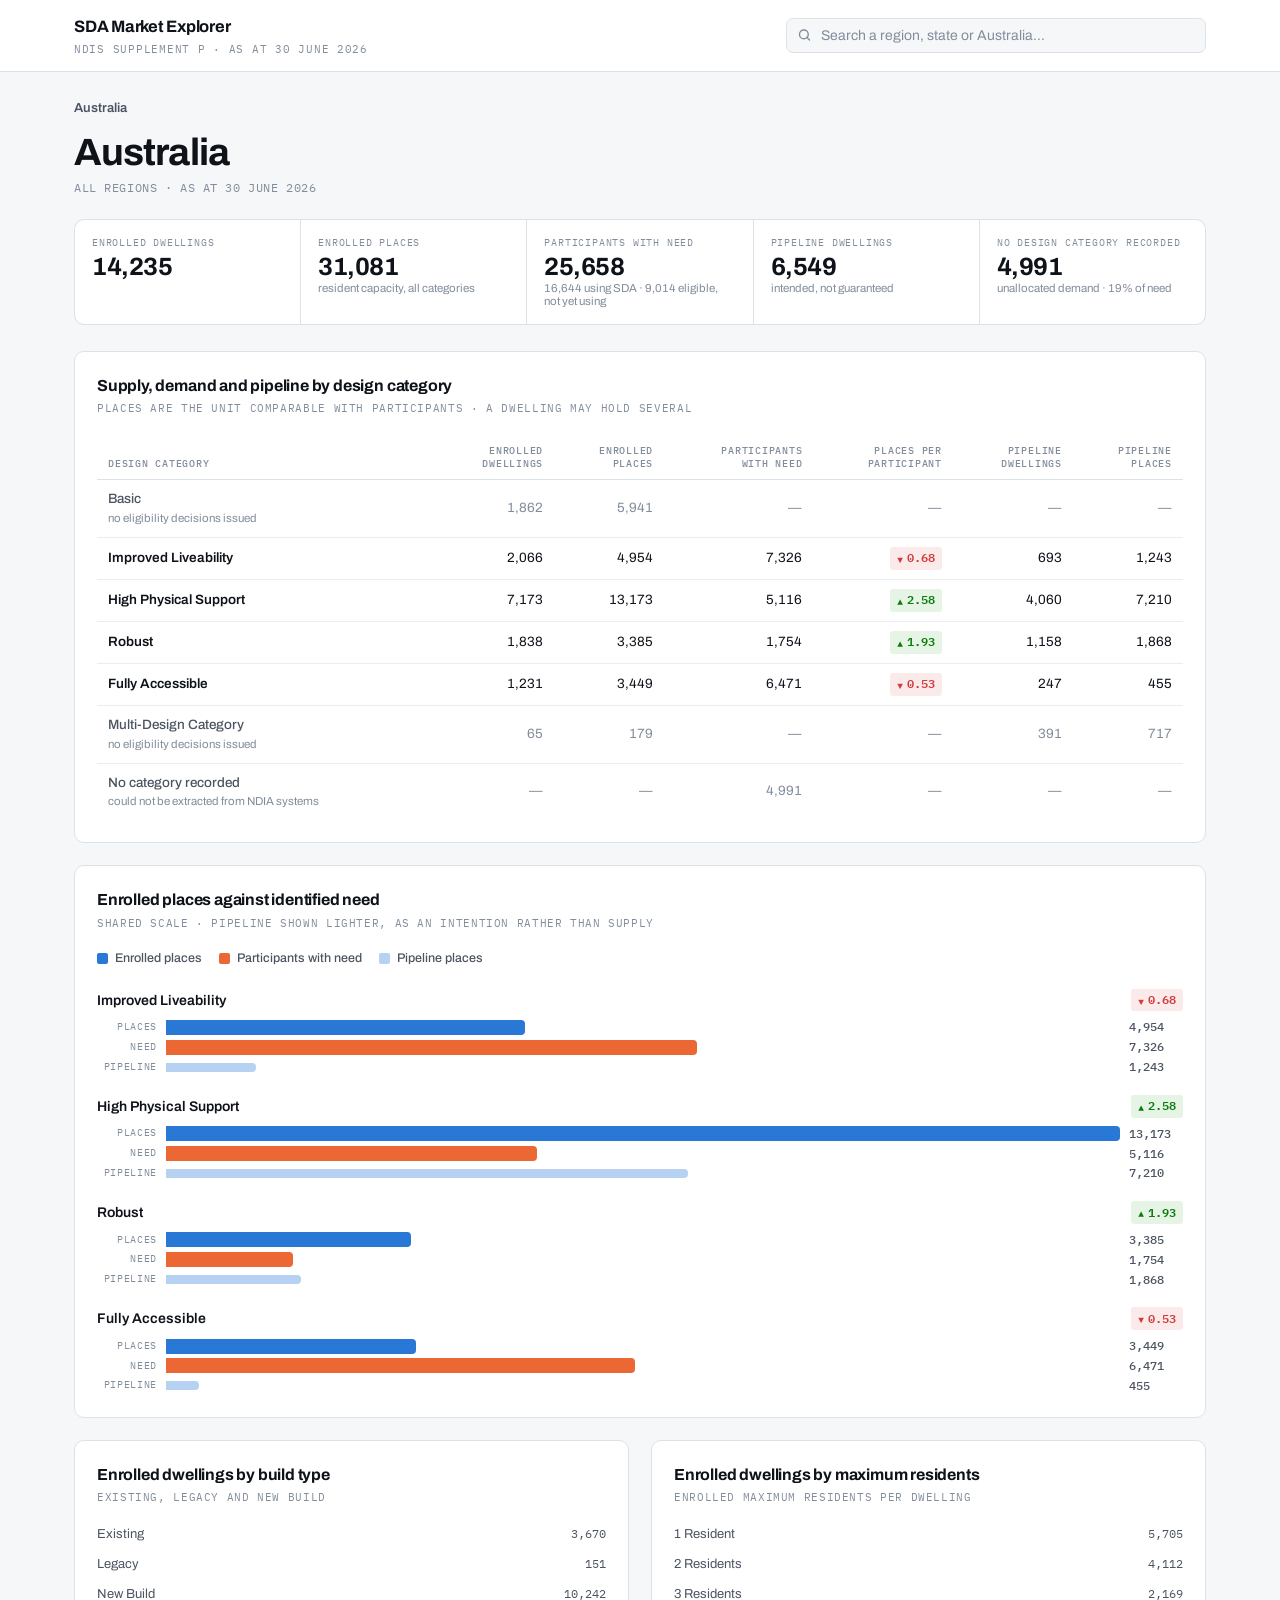
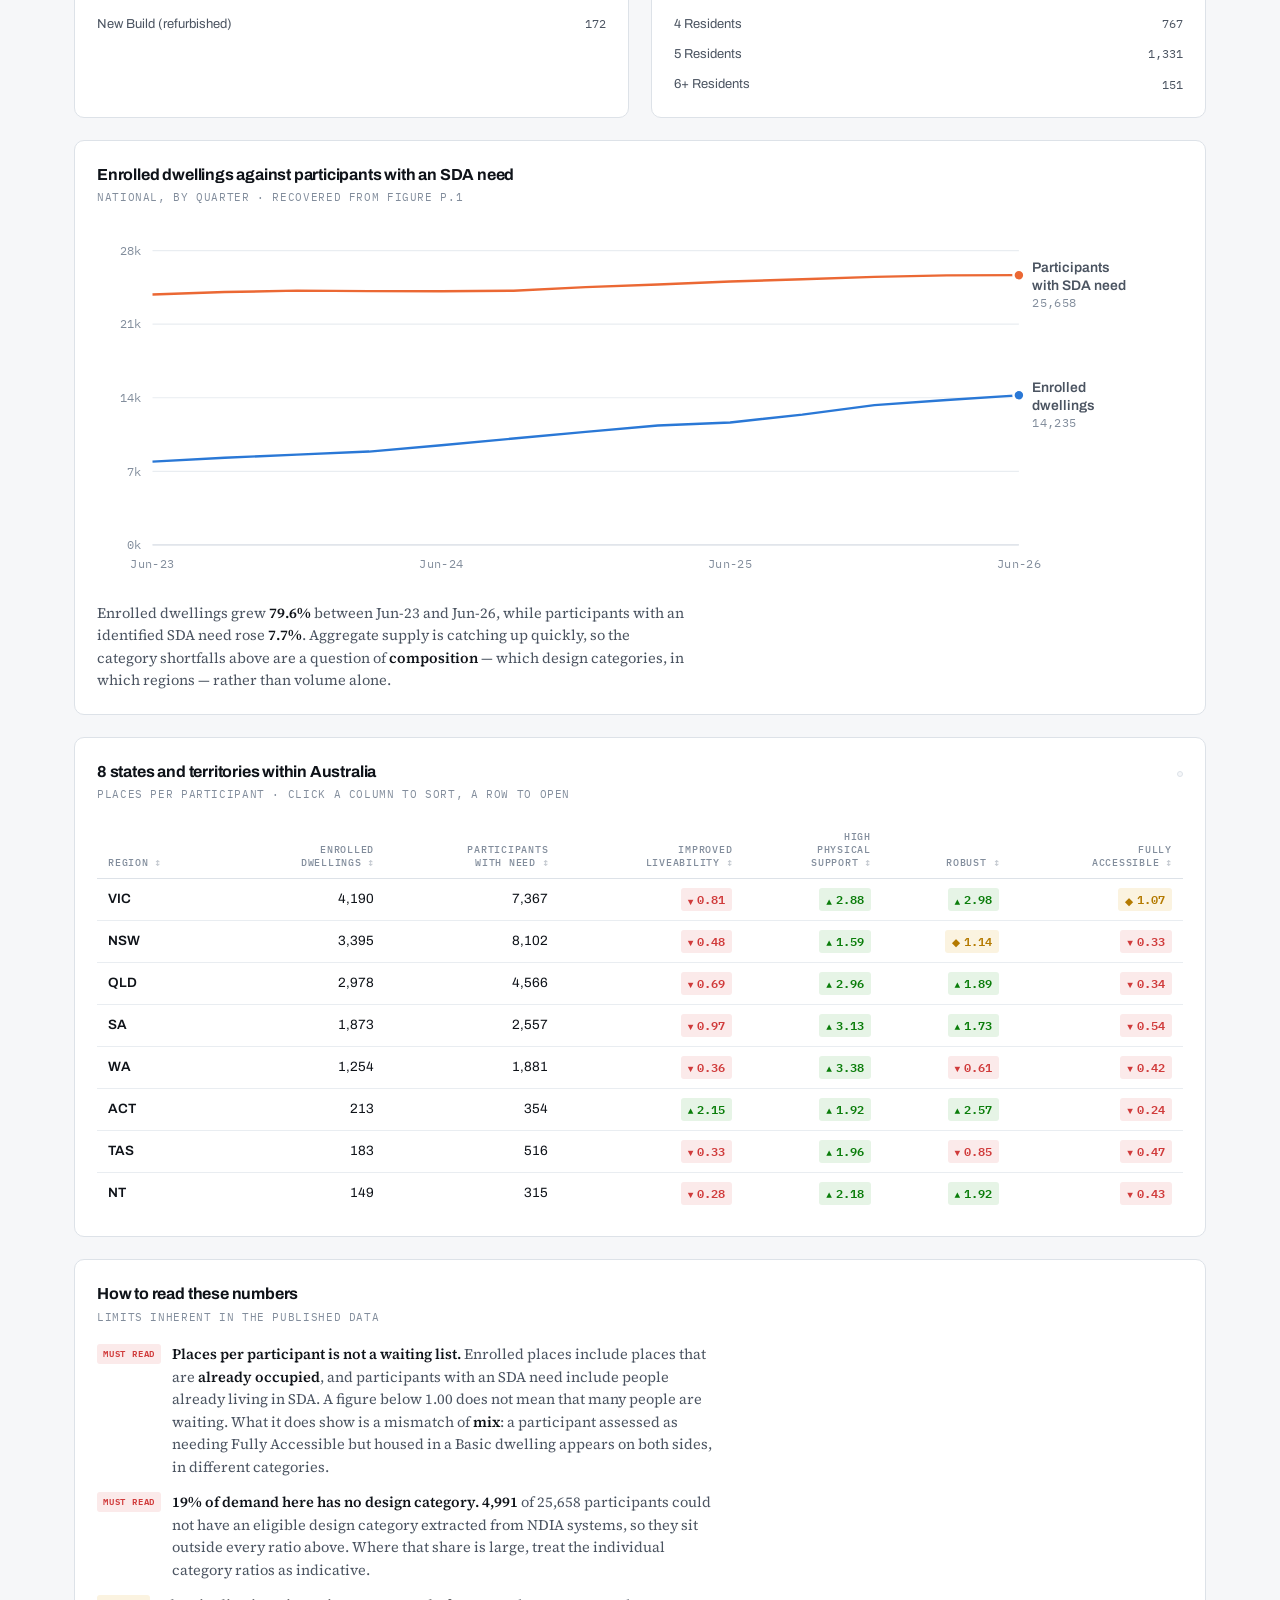
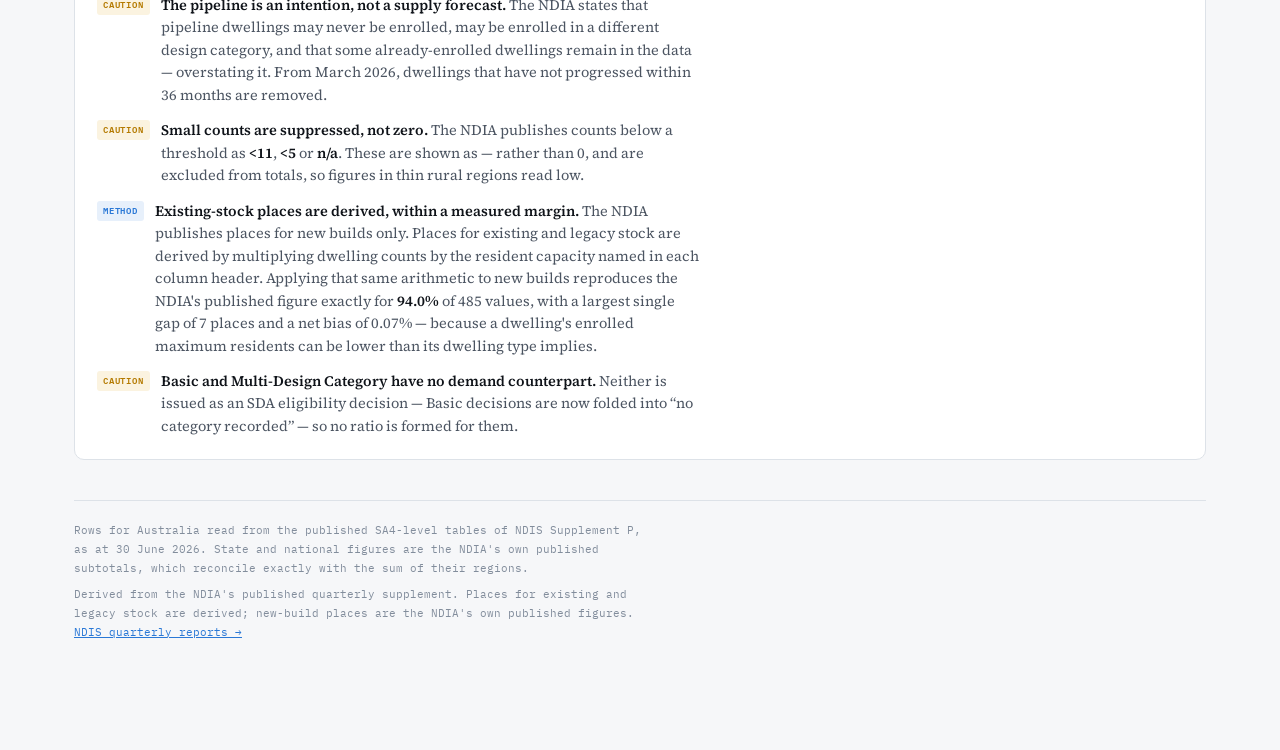
==== docs/index.html @ 7d8c5f2a "Add the explorer site and extend profiles to state and national level The extractor now emits one fl" ====
<!doctype html>
<html lang="en-AU">
<head>
<meta charset="utf-8">
<meta name="viewport" content="width=device-width, initial-scale=1">
<title>SDA Market Explorer</title>
<meta name="description" content="Specialist Disability Accommodation supply, demand and pipeline by design category, for every Australian SA4 region, state and nationally.">
<link rel="preconnect" href="https://fonts.googleapis.com">
<link rel="preconnect" href="https://fonts.gstatic.com" crossorigin>
<link rel="stylesheet" href="https://fonts.googleapis.com/css2?family=Archivo:wght@500;600;700&family=Source+Serif+4:opsz,wght@8..60,400;8..60,600&family=IBM+Plex+Mono:wght@400;500;600&display=swap">
<link rel="icon" href="data:image/svg+xml,%3Csvg xmlns=%22http://www.w3.org/2000/svg%22 viewBox=%220 0 32 32%22%3E%3Crect width=%2232%22 height=%2232%22 rx=%226%22 fill=%22%232a78d6%22/%3E%3Crect x=%227%22 y=%2216%22 width=%224%22 height=%229%22 fill=%22white%22/%3E%3Crect x=%2214%22 y=%2210%22 width=%224%22 height=%2215%22 fill=%22white%22/%3E%3Crect x=%2221%22 y=%2214%22 width=%224%22 height=%2211%22 fill=%22white%22 opacity=%22.6%22/%3E%3C/svg%3E">
<link rel="stylesheet" href="styles.css">
</head>
<body>

<header class="topbar">
  <div class="topbar-in">
    <div class="brand">
      <div class="brand-name">SDA Market Explorer</div>
      <div class="brand-sub" id="brandSub">Loading&hellip;</div>
    </div>
    <div class="picker">
      <svg width="15" height="15" viewBox="0 0 24 24" fill="none" stroke="currentColor" stroke-width="2.2" stroke-linecap="round" aria-hidden="true" style="color:var(--ink-3)">
        <circle cx="11" cy="11" r="7"></circle><path d="M20 20l-4.3-4.3"></path>
      </svg>
      <input id="search" type="search" role="combobox" aria-expanded="false"
             aria-controls="results" aria-autocomplete="list" autocomplete="off"
             placeholder="Search a region, state or Australia&hellip;" aria-label="Search for a geography">
      <div class="results" id="results" role="listbox" hidden></div>
    </div>
  </div>
</header>

<main id="main">
  <div class="loading" id="loading">Loading data&hellip;</div>
  <div id="view" hidden>

    <nav class="crumbs" id="crumbs" aria-label="Breadcrumb"></nav>

    <div class="page-head">
      <h1 id="placeName"></h1>
      <div class="page-meta" id="placeMeta"></div>
    </div>

    <dl class="tiles" id="tiles"></dl>

    <section class="panel">
      <div class="panel-head">
        <div>
          <div class="panel-title">Supply, demand and pipeline by design category</div>
          <div class="panel-sub" id="tableSub"></div>
        </div>
      </div>
      <div class="tablewrap">
        <table id="catTable">
          <thead>
            <tr>
              <th scope="col">Design category</th>
              <th scope="col">Enrolled<br>dwellings</th>
              <th scope="col">Enrolled<br>places</th>
              <th scope="col">Participants<br>with need</th>
              <th scope="col">Places per<br>participant</th>
              <th scope="col">Pipeline<br>dwellings</th>
              <th scope="col">Pipeline<br>places</th>
            </tr>
          </thead>
          <tbody id="catBody"></tbody>
        </table>
      </div>
    </section>

    <section class="panel" id="chartPanel">
      <div class="panel-head">
        <div>
          <div class="panel-title">Enrolled places against identified need</div>
          <div class="panel-sub">Shared scale &middot; pipeline shown lighter, as an intention rather than supply</div>
        </div>
      </div>
      <div class="legend">
        <span><i class="swatch" style="background:var(--accent)"></i>Enrolled places</span>
        <span><i class="swatch" style="background:var(--demand)"></i>Participants with need</span>
        <span><i class="swatch" style="background:var(--accent);opacity:.34"></i>Pipeline places</span>
      </div>
      <div class="gap-chart" id="gapChart"></div>
    </section>

    <div class="split">
      <section class="panel">
        <div class="panel-head"><div>
          <div class="panel-title">Enrolled dwellings by build type</div>
          <div class="panel-sub" id="buildSub"></div>
        </div></div>
        <div class="minibars" id="buildBars"></div>
      </section>
      <section class="panel">
        <div class="panel-head"><div>
          <div class="panel-title">Enrolled dwellings by maximum residents</div>
          <div class="panel-sub" id="resSub"></div>
        </div></div>
        <div class="minibars" id="resBars"></div>
      </section>
    </div>

    <section class="panel" id="trendPanel" hidden>
      <div class="panel-head"><div>
        <div class="panel-title">Enrolled dwellings against participants with an SDA need</div>
        <div class="panel-sub">National, by quarter &middot; recovered from Figure P.1</div>
      </div></div>
      <div id="trendChart"></div>
      <p class="trend-note" id="trendNote"></p>
    </section>

    <section class="panel" id="childPanel">
      <div class="panel-head">
        <div>
          <div class="panel-title" id="childTitle"></div>
          <div class="panel-sub">Places per participant &middot; click a column to sort, a row to open</div>
        </div>
        <div class="levelswitch" id="levelSwitch" role="group" aria-label="Region level"></div>
      </div>
      <div class="tablewrap">
        <table id="childTable">
          <thead><tr id="childHead"></tr></thead>
          <tbody id="childBody"></tbody>
        </table>
      </div>
    </section>

    <section class="panel">
      <div class="panel-head"><div>
        <div class="panel-title">How to read these numbers</div>
        <div class="panel-sub">Limits inherent in the published data</div>
      </div></div>
      <div class="notes" id="notes"></div>
    </section>

    <footer>
      <p id="footNote"></p>
      <p>Derived from the NDIA's published quarterly supplement. Places for existing and legacy
         stock are derived; new-build places are the NDIA's own published figures.
         <a href="https://www.ndis.gov.au/about-us/publications/quarterly-reports" rel="noopener">NDIS quarterly reports &rarr;</a></p>
    </footer>

  </div>
</main>

<script src="app.js"></script>
</body>
</html>
---- docs/styles.css ----
/* SDA Market Explorer — tokens shared with the proposal document.
   Series colours are the validated categorical slots 1 and 2; status colours
   are reserved for the supply/demand verdict and never reused for a series. */
:root {
  --ground:      #f6f7f9;
  --surface:     #ffffff;
  --surface-2:   #eef1f5;
  --ink:         #0f1319;
  --ink-2:       #4b5461;
  --ink-3:       #828d9c;
  --rule:        #dde2e8;
  --rule-soft:   #e9edf1;
  --accent:      #2a78d6;
  --accent-soft: #e7f0fb;
  --demand:      #eb6834;
  --critical:    #d03b3b;
  --warning:     #b47a00;
  --good:        #0a7d0a;
  --crit-bg:     #fbeaea;
  --warn-bg:     #fbf3e0;
  --good-bg:     #e6f4e6;
  --shadow:      0 1px 2px rgba(15,19,25,.05), 0 4px 14px rgba(15,19,25,.04);

  --sans:  "Archivo", system-ui, -apple-system, "Segoe UI", sans-serif;
  --serif: "Source Serif 4", Georgia, "Times New Roman", serif;
  --mono:  "IBM Plex Mono", ui-monospace, "SF Mono", Menlo, monospace;
}
@media (prefers-color-scheme: dark) {
  :root:not([data-theme="light"]) {
    --ground: #0e1013; --surface: #171a1f; --surface-2: #1f242b;
    --ink: #f2f4f7; --ink-2: #a6b0bd; --ink-3: #828d9c;
    --rule: #272c33; --rule-soft: #21262c;
    --accent: #3987e5; --accent-soft: #16283d; --demand: #d95926;
    --critical: #e46a6a; --warning: #e0a020; --good: #35b535;
    --crit-bg: #33191a; --warn-bg: #302512; --good-bg: #162c17;
    --shadow: 0 1px 2px rgba(0,0,0,.3), 0 4px 14px rgba(0,0,0,.25);
  }
}
:root[data-theme="dark"] {
  --ground: #0e1013; --surface: #171a1f; --surface-2: #1f242b;
  --ink: #f2f4f7; --ink-2: #a6b0bd; --ink-3: #828d9c;
  --rule: #272c33; --rule-soft: #21262c;
  --accent: #3987e5; --accent-soft: #16283d; --demand: #d95926;
  --critical: #e46a6a; --warning: #e0a020; --good: #35b535;
  --crit-bg: #33191a; --warn-bg: #302512; --good-bg: #162c17;
  --shadow: 0 1px 2px rgba(0,0,0,.3), 0 4px 14px rgba(0,0,0,.25);
}

* { box-sizing: border-box; }
html { scroll-behavior: smooth; }
body {
  margin: 0; background: var(--ground); color: var(--ink);
  font-family: var(--sans); font-size: 15px; line-height: 1.55;
  -webkit-font-smoothing: antialiased;
}
:focus-visible { outline: 2px solid var(--accent); outline-offset: 2px; border-radius: 2px; }
@media (prefers-reduced-motion: reduce) { *, *::before, *::after { transition: none !important; animation: none !important; } }

/* ---------- masthead ---------- */
.topbar {
  position: sticky; top: 0; z-index: 20; background: var(--surface);
  border-bottom: 1px solid var(--rule);
}
.topbar-in {
  max-width: 1180px; margin: 0 auto; padding: 14px 24px;
  display: flex; align-items: center; gap: 20px; flex-wrap: wrap;
}
.brand { display: flex; flex-direction: column; gap: 1px; margin-right: auto; }
.brand-name {
  font-weight: 700; font-size: 16.5px; letter-spacing: -0.015em; white-space: nowrap;
}
.brand-sub {
  font-family: var(--mono); font-size: 10.5px; letter-spacing: 0.07em;
  text-transform: uppercase; color: var(--ink-3);
}

.picker { position: relative; flex: 1 1 300px; max-width: 420px; min-width: 0; }
.picker input {
  width: 100%; font-family: var(--sans); font-size: 14px; color: var(--ink);
  background: var(--ground); border: 1px solid var(--rule); border-radius: 7px;
  padding: 9px 12px 9px 34px;
}
.picker input::placeholder { color: var(--ink-3); }
.picker svg { position: absolute; left: 11px; top: 50%; transform: translateY(-50%); pointer-events: none; }
.results {
  position: absolute; top: calc(100% + 5px); left: 0; right: 0; z-index: 40;
  background: var(--surface); border: 1px solid var(--rule); border-radius: 8px;
  box-shadow: var(--shadow); max-height: 340px; overflow-y: auto; padding: 5px;
}
.results[hidden] { display: none; }
.result {
  display: flex; align-items: baseline; gap: 9px; width: 100%; text-align: left;
  background: none; border: 0; border-radius: 5px; padding: 7px 9px;
  font-family: var(--sans); font-size: 14px; color: var(--ink); cursor: pointer;
}
.result:hover, .result[aria-selected="true"] { background: var(--surface-2); }
.result-lvl {
  font-family: var(--mono); font-size: 9.5px; letter-spacing: 0.07em;
  text-transform: uppercase; color: var(--accent); background: var(--accent-soft);
  padding: 2px 5px; border-radius: 3px; flex: none;
}
.result-none { padding: 10px; color: var(--ink-3); font-size: 14px; }

/* ---------- layout ---------- */
main { max-width: 1180px; margin: 0 auto; padding: 26px 24px 100px; }
.crumbs { display: flex; align-items: center; gap: 7px; flex-wrap: wrap; margin-bottom: 14px; font-size: 13px; }
.crumbs a { color: var(--accent); text-decoration: none; }
.crumbs a:hover { text-decoration: underline; }
.crumbs span { color: var(--ink-3); }
.crumbs .here { color: var(--ink-2); font-weight: 600; }

.page-head { display: flex; flex-direction: column; gap: 6px; margin-bottom: 22px; }
h1 { font-size: clamp(27px, 4vw, 38px); font-weight: 700; letter-spacing: -0.024em; margin: 0; line-height: 1.08; }
.page-meta { font-family: var(--mono); font-size: 11.5px; letter-spacing: 0.05em; text-transform: uppercase; color: var(--ink-3); }

/* ---------- summary tiles ---------- */
.tiles {
  display: grid; grid-template-columns: repeat(auto-fit, minmax(168px, 1fr));
  gap: 1px; background: var(--rule); border: 1px solid var(--rule);
  border-radius: 10px; overflow: hidden; margin-bottom: 26px;
}
.tile { background: var(--surface); padding: 15px 17px; display: flex; flex-direction: column; gap: 3px; min-width: 0; }
.tile dt { font-family: var(--mono); font-size: 10px; letter-spacing: 0.08em; text-transform: uppercase; color: var(--ink-3); }
.tile dd { margin: 0; font-size: 25px; font-weight: 700; letter-spacing: -0.02em; font-variant-numeric: tabular-nums; line-height: 1.15; }
.tile .tile-note { font-size: 11.5px; color: var(--ink-3); font-weight: 400; letter-spacing: 0; }

/* ---------- panels ---------- */
.panel {
  background: var(--surface); border: 1px solid var(--rule); border-radius: 10px;
  padding: 22px; margin-bottom: 22px; min-width: 0;
}
.panel-head { display: flex; align-items: baseline; justify-content: space-between; gap: 14px; flex-wrap: wrap; margin-bottom: 18px; }
.panel-title { font-size: 16px; font-weight: 700; letter-spacing: -0.012em; }
.panel-sub { font-family: var(--mono); font-size: 10.5px; letter-spacing: 0.06em; text-transform: uppercase; color: var(--ink-3); margin-top: 2px; }

/* ---------- tables ---------- */
.tablewrap { overflow-x: auto; max-width: 100%; position: relative; }
table { border-collapse: collapse; width: 100%; font-size: 13.5px; min-width: 660px; }
th, td { text-align: right; padding: 9px 11px; border-bottom: 1px solid var(--rule-soft); font-variant-numeric: tabular-nums; white-space: nowrap; }
th {
  font-family: var(--mono); font-size: 9.5px; font-weight: 500; letter-spacing: 0.08em;
  text-transform: uppercase; color: var(--ink-3); border-bottom: 1px solid var(--rule);
  vertical-align: bottom; line-height: 1.4;
}
th:first-child, td:first-child { text-align: left; white-space: normal; }
td:first-child { font-weight: 600; }
tbody tr:last-child td { border-bottom: none; }
tbody tr.dim td { color: var(--ink-3); font-weight: 400; }
tbody tr.dim td:first-child { font-weight: 500; color: var(--ink-2); }
.nil { color: var(--ink-3); }
th.sortable { cursor: pointer; user-select: none; }
th.sortable:hover { color: var(--ink-2); }
th[aria-sort] { color: var(--accent); }
.sortcue { opacity: .55; font-size: 8.5px; }
tbody tr.linked { cursor: pointer; }
tbody tr.linked:hover { background: var(--surface-2); }
td.region a { color: var(--ink); text-decoration: none; }
tbody tr.linked:hover td.region a { color: var(--accent); text-decoration: underline; }

/* ---------- ratio chips ---------- */
.ratio {
  font-family: var(--mono); font-size: 11.5px; font-weight: 600; padding: 2.5px 7px;
  border-radius: 3px; font-variant-numeric: tabular-nums; display: inline-flex;
  align-items: center; gap: 4px; white-space: nowrap; position: relative;
}
.r-crit { color: var(--critical); background: var(--crit-bg); }
.r-warn { color: var(--warning);  background: var(--warn-bg); }
.r-good { color: var(--good);     background: var(--good-bg); }
.ratio i { font-style: normal; font-size: 9.5px; }

/* ---------- bar chart ---------- */
.legend { display: flex; flex-wrap: wrap; gap: 17px; margin-bottom: 20px; }
.legend span { display: inline-flex; align-items: center; gap: 7px; font-size: 12.5px; font-weight: 500; color: var(--ink-2); }
.swatch { width: 11px; height: 11px; border-radius: 2px; flex: none; }
.gap-chart { display: flex; flex-direction: column; gap: 19px; }
.gap-row { display: grid; gap: 7px; min-width: 0; }
.gap-label { display: flex; align-items: baseline; justify-content: space-between; gap: 12px; flex-wrap: wrap; }
.gap-name { font-weight: 600; font-size: 14px; }
.bars { display: flex; flex-direction: column; gap: 2px; }
.bar-line { display: grid; grid-template-columns: 60px minmax(0, 1fr) 54px; align-items: center; gap: 9px; }
.bar-track { min-width: 0; }
.bar { height: 15px; border-radius: 0 4px 4px 0; min-width: 2px; display: block; transition: filter 120ms ease; }
.bar-line:hover .bar { filter: brightness(1.08); }
.bar-supply { background: var(--accent); }
.bar-demand { background: var(--demand); }
.bar-pipe   { background: var(--accent); opacity: .34; height: 9px; }
.bar-tag { font-family: var(--mono); font-size: 9.5px; letter-spacing: 0.07em; text-transform: uppercase; color: var(--ink-3); text-align: right; }
.bar-val { font-family: var(--mono); font-size: 11.5px; font-weight: 500; color: var(--ink-2); font-variant-numeric: tabular-nums; }

/* ---------- split panels ---------- */
.split { display: grid; grid-template-columns: 1fr; gap: 22px; }
@media (min-width: 860px) { .split { grid-template-columns: 1fr 1fr; } }
.minibars { display: flex; flex-direction: column; gap: 10px; }
.minirow { display: grid; grid-template-columns: minmax(88px, auto) minmax(0, 1fr) 46px; align-items: center; gap: 10px; }
.minirow .lbl { font-size: 13px; color: var(--ink-2); }
.minirow .val { font-family: var(--mono); font-size: 11.5px; color: var(--ink-2); text-align: right; font-variant-numeric: tabular-nums; }
.minibar { height: 13px; border-radius: 0 3px 3px 0; background: var(--accent); min-width: 2px; }

/* ---------- notes ---------- */
.notes { display: flex; flex-direction: column; gap: 13px; }
.note { display: flex; gap: 11px; align-items: flex-start; }
.note-tag {
  font-family: var(--mono); font-size: 9px; font-weight: 600; letter-spacing: 0.09em;
  text-transform: uppercase; padding: 3px 6px; border-radius: 3px; flex: none; margin-top: 1px;
}
.t-block { color: var(--critical); background: var(--crit-bg); }
.t-care  { color: var(--warning);  background: var(--warn-bg); }
.t-info  { color: var(--accent);   background: var(--accent-soft); }
.note p { margin: 0; font-family: var(--serif); font-size: 14.5px; line-height: 1.55; color: var(--ink-2); max-width: 68ch; }
.note p b { color: var(--ink); font-weight: 600; }

.empty { color: var(--ink-3); font-size: 14px; font-family: var(--serif); }
.loading { padding: 80px 24px; text-align: center; color: var(--ink-3); font-family: var(--mono); font-size: 12px; letter-spacing: 0.08em; text-transform: uppercase; }

footer { border-top: 1px solid var(--rule); margin-top: 40px; padding-top: 20px; }
footer p { font-family: var(--mono); font-size: 11px; line-height: 1.7; color: var(--ink-3); max-width: 82ch; margin: 0 0 8px; }
footer a { color: var(--accent); }

.levelswitch { display: inline-flex; background: var(--ground); border: 1px solid var(--rule); border-radius: 7px; padding: 2px; gap: 2px; }
.levelswitch button {
  font-family: var(--mono); font-size: 10.5px; letter-spacing: 0.06em; text-transform: uppercase;
  background: none; border: 0; border-radius: 5px; padding: 5px 11px; cursor: pointer; color: var(--ink-3);
}
.levelswitch button[aria-pressed="true"] { background: var(--surface); color: var(--ink); box-shadow: var(--shadow); }

.sr-only {
  position: absolute; width: 1px; height: 1px; padding: 0; margin: -1px;
  overflow: hidden; clip: rect(0 0 0 0); white-space: nowrap; border: 0;
}

/* ---------- national trend ---------- */
.trend { width: 100%; height: auto; display: block; overflow: visible; }
.trend text { font-family: var(--mono); font-size: 10px; fill: var(--ink-3); letter-spacing: 0.03em; }
.trend .ser-label { font-family: var(--sans); font-size: 11.5px; font-weight: 600; letter-spacing: 0; fill: var(--ink-2); }
.grid-line { stroke: var(--rule-soft); stroke-width: 1; }
.axis-line { stroke: var(--rule); stroke-width: 1; }
.trend-note {
  font-family: var(--serif); font-size: 14.5px; line-height: 1.55; color: var(--ink-2);
  max-width: 74ch; margin: 16px 0 0;
}
.trend-note b { color: var(--ink); font-weight: 600; }
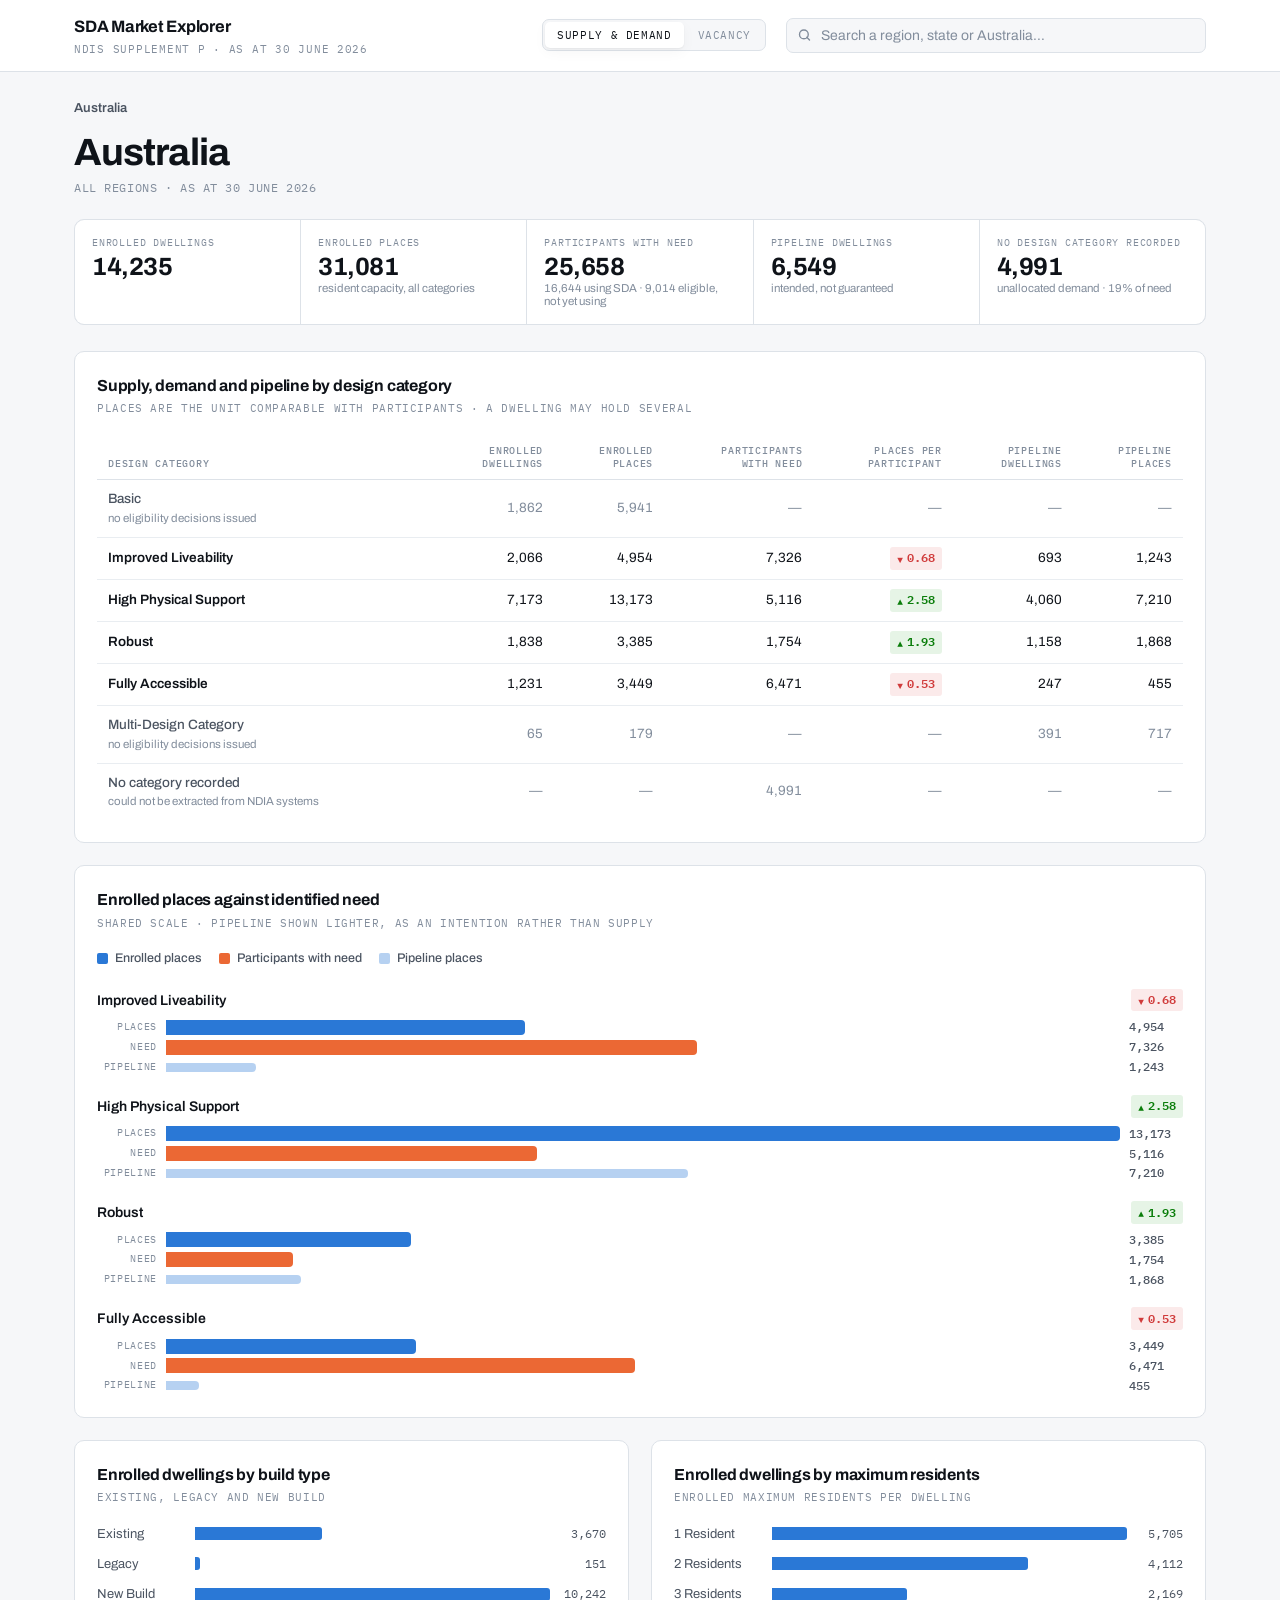
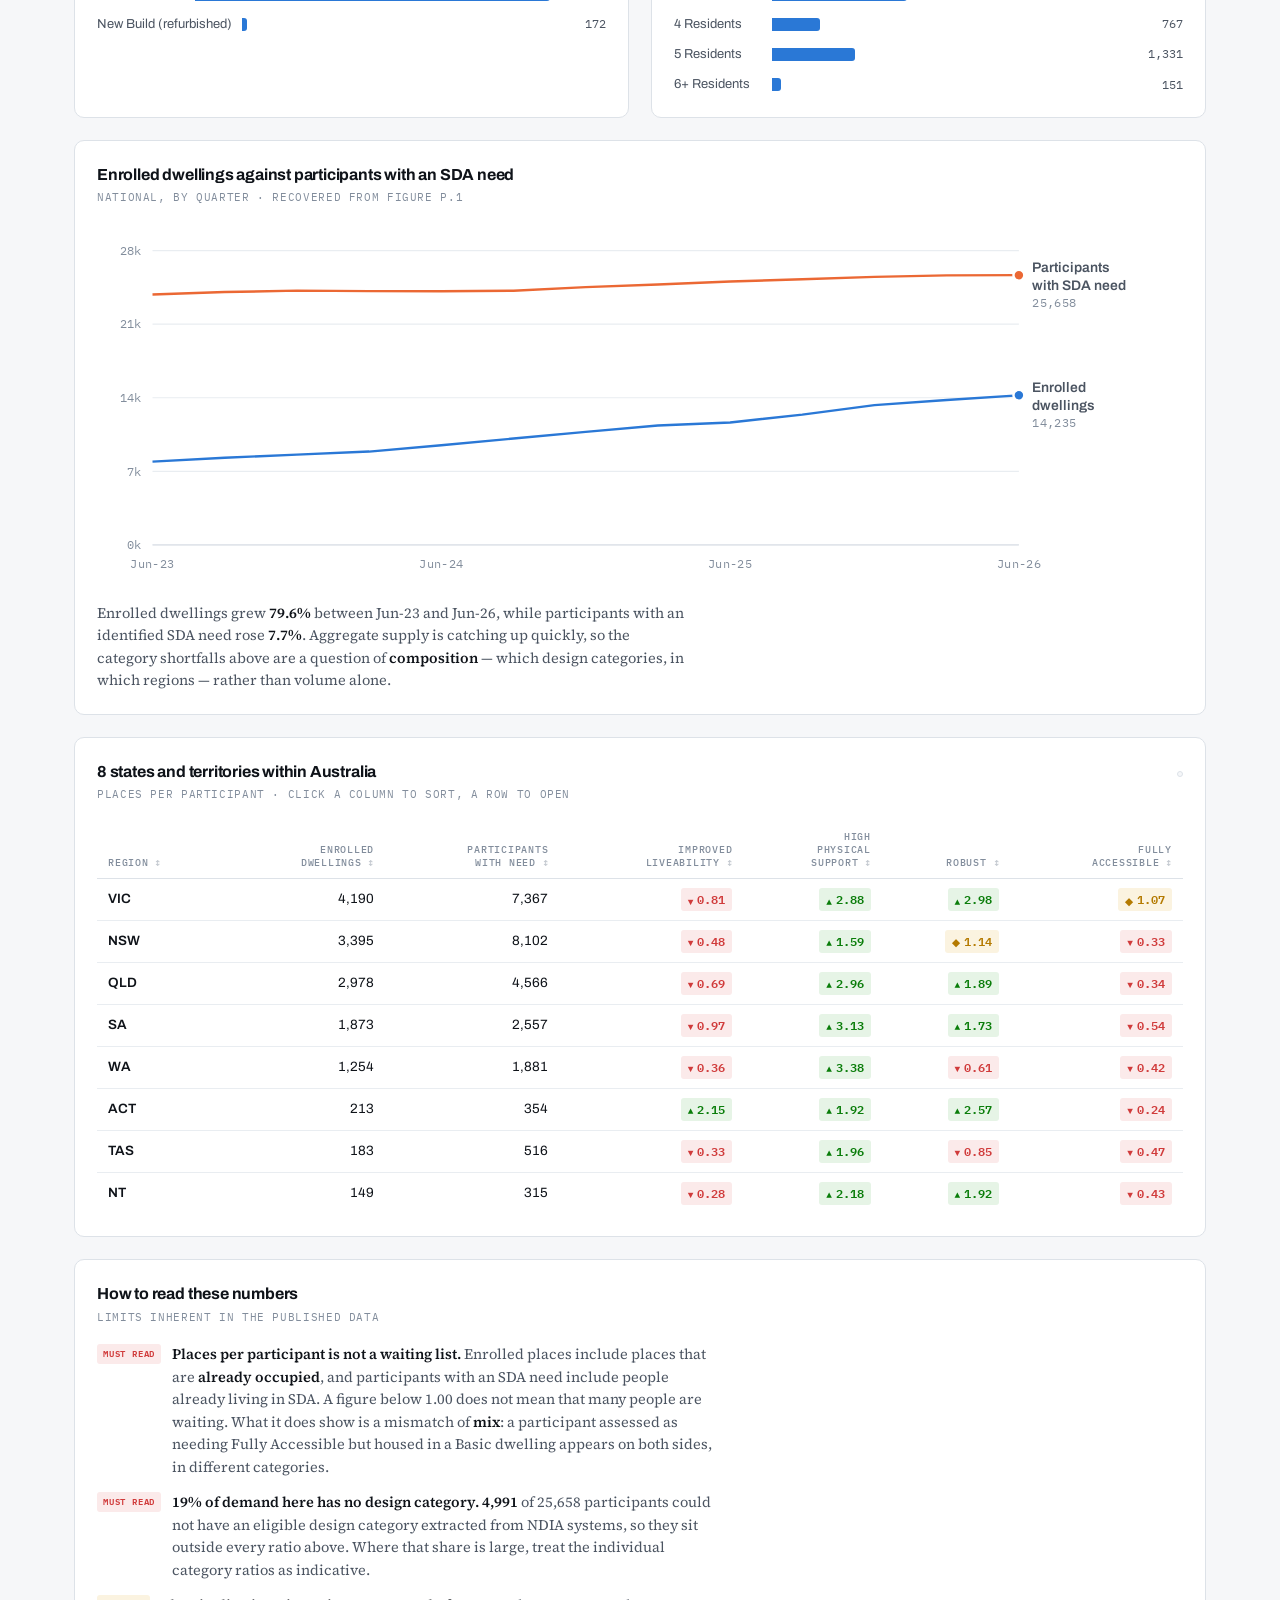
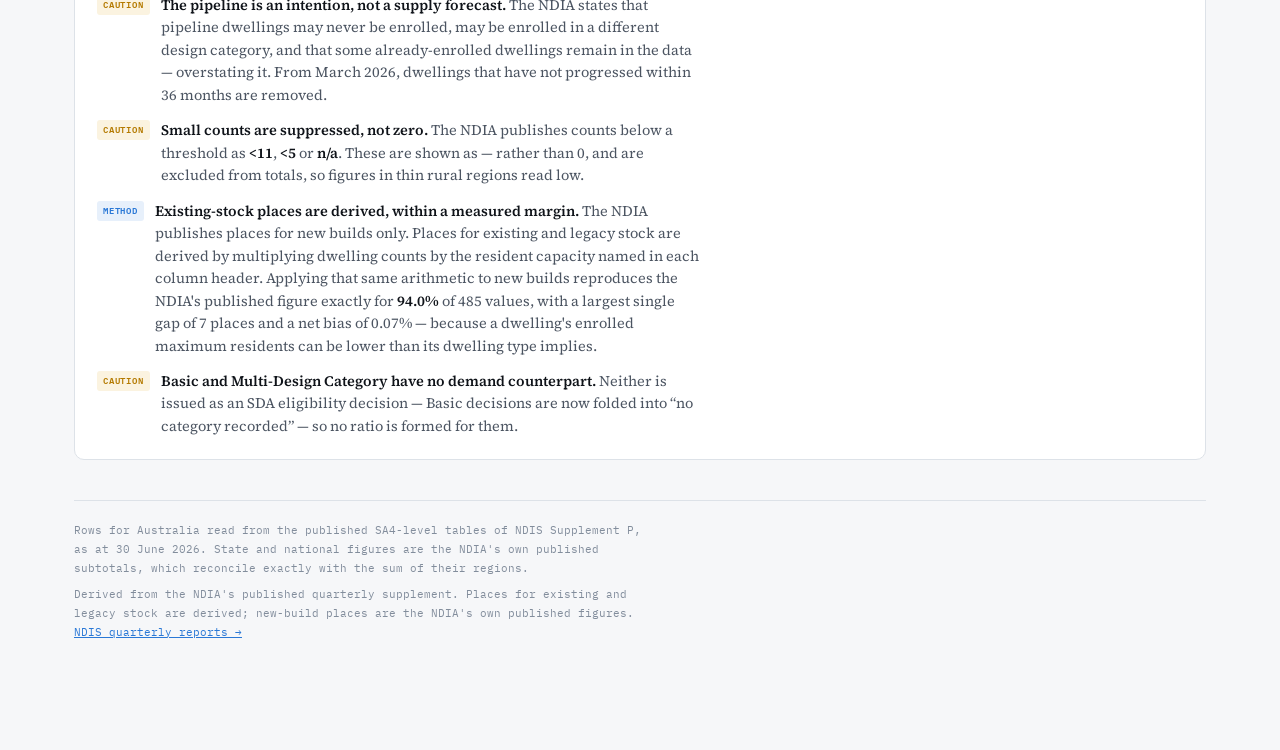
==== commit fd01d8af: "Add a vacancy view alongside supply and demand The explorer answered one question: is a design categ" ====
--- a/docs/index.html
+++ b/docs/index.html
@@ -19,6 +19,10 @@
       <div class="brand-name">SDA Market Explorer</div>
       <div class="brand-sub" id="brandSub">Loading&hellip;</div>
     </div>
+    <div class="viewswitch" id="viewSwitch" role="group" aria-label="Choose a view">
+      <button type="button" data-view="supply" aria-pressed="true">Supply &amp; demand</button>
+      <button type="button" data-view="vacancy" aria-pressed="false">Vacancy</button>
+    </div>
     <div class="picker">
       <svg width="15" height="15" viewBox="0 0 24 24" fill="none" stroke="currentColor" stroke-width="2.2" stroke-linecap="round" aria-hidden="true" style="color:var(--ink-3)">
         <circle cx="11" cy="11" r="7"></circle><path d="M20 20l-4.3-4.3"></path>
@@ -41,6 +45,8 @@
       <h1 id="placeName"></h1>
       <div class="page-meta" id="placeMeta"></div>
     </div>
+
+    <div id="viewSupply">
 
     <dl class="tiles" id="tiles"></dl>
 
@@ -134,6 +140,109 @@
       <div class="notes" id="notes"></div>
     </section>
 
+    </div><!-- /#viewSupply -->
+
+    <div id="viewVacancy" hidden>
+
+      <dl class="tiles" id="vacTiles"></dl>
+
+      <p class="vac-empty" id="vacEmpty" hidden></p>
+
+      <div id="vacBody">
+
+      <section class="panel">
+        <div class="panel-head"><div>
+          <div class="panel-title">Whole dwellings, or single rooms?</div>
+          <div class="panel-sub" id="vacDepthSub"></div>
+        </div></div>
+        <div class="legend">
+          <span><i class="swatch" style="background:var(--accent)"></i>Whole dwelling empty</span>
+          <span><i class="swatch" style="background:var(--accent);opacity:.4"></i>Room in an occupied dwelling</span>
+          <span><i class="swatch" style="background:var(--ink-3)"></i>Listing covering several dwellings</span>
+        </div>
+        <div class="stackbars" id="vacDepth"></div>
+        <p class="trend-note" id="vacDepthNote"></p>
+      </section>
+
+      <section class="panel">
+        <div class="panel-head"><div>
+          <div class="panel-title">Vacancy rate by design category</div>
+          <div class="panel-sub" id="vacCatSub"></div>
+        </div></div>
+        <div class="minibars" id="vacCatBars"></div>
+      </section>
+
+      <div class="split">
+        <section class="panel">
+          <div class="panel-head"><div>
+            <div class="panel-title">Vacant places by dwelling form</div>
+            <div class="panel-sub">Share of each form&rsquo;s vacancy that is the whole dwelling</div>
+          </div></div>
+          <div class="minibars" id="vacFormBars"></div>
+        </section>
+        <section class="panel" id="vacFeaturePanel">
+          <div class="panel-head"><div>
+            <div class="panel-title">Whole-dwelling vacancy by feature</div>
+            <div class="panel-sub">Share of each group&rsquo;s vacant places that is a whole empty dwelling</div>
+          </div></div>
+          <div class="minibars" id="vacFeatureBars"></div>
+        </section>
+      </div>
+
+      <section class="panel" id="vacBridgePanel">
+        <div class="panel-head"><div>
+          <div class="panel-title">Vacancy against the supply and demand picture</div>
+          <div class="panel-sub">Every SA4 and design category with enough enrolled places to form a rate</div>
+        </div></div>
+        <div id="vacBridgeChart"></div>
+        <p class="trend-note" id="vacBridgeNote"></p>
+      </section>
+
+      <section class="panel" id="vacChildPanel">
+        <div class="panel-head">
+          <div>
+            <div class="panel-title" id="vacChildTitle"></div>
+            <div class="panel-sub">Click a column to sort, a row to open</div>
+          </div>
+          <div class="levelswitch" id="vacLevelSwitch" role="group" aria-label="Region level"></div>
+        </div>
+        <div class="tablewrap">
+          <table id="vacChildTable">
+            <thead><tr id="vacChildHead"></tr></thead>
+            <tbody id="vacChildBody"></tbody>
+          </table>
+        </div>
+      </section>
+
+      <div class="split">
+        <section class="panel" id="vacPricePanel">
+          <div class="panel-head"><div>
+            <div class="panel-title">Vacant places by price band</div>
+            <div class="panel-sub" id="vacPriceSub"></div>
+          </div></div>
+          <div class="minibars" id="vacPriceBars"></div>
+        </section>
+        <section class="panel" id="vacSuburbPanel">
+          <div class="panel-head"><div>
+            <div class="panel-title">Where the vacancies are</div>
+            <div class="panel-sub">Most vacant places, by suburb</div>
+          </div></div>
+          <div class="minibars" id="vacSuburbBars"></div>
+        </section>
+      </div>
+
+      </div><!-- /#vacBody -->
+
+      <section class="panel">
+        <div class="panel-head"><div>
+          <div class="panel-title">How to read these numbers</div>
+          <div class="panel-sub">Limits inherent in a listings platform</div>
+        </div></div>
+        <div class="notes" id="vacNotes"></div>
+      </section>
+
+    </div><!-- /#viewVacancy -->
+
     <footer>
       <p id="footNote"></p>
       <p>Derived from the NDIA's published quarterly supplement. Places for existing and legacy
--- a/docs/styles.css
+++ b/docs/styles.css
@@ -194,7 +194,7 @@
 .minirow { display: grid; grid-template-columns: minmax(88px, auto) minmax(0, 1fr) 46px; align-items: center; gap: 10px; }
 .minirow .lbl { font-size: 13px; color: var(--ink-2); }
 .minirow .val { font-family: var(--mono); font-size: 11.5px; color: var(--ink-2); text-align: right; font-variant-numeric: tabular-nums; }
-.minibar { height: 13px; border-radius: 0 3px 3px 0; background: var(--accent); min-width: 2px; }
+.minibar { display: block; height: 13px; border-radius: 0 3px 3px 0; background: var(--accent); min-width: 2px; }
 
 /* ---------- notes ---------- */
 .notes { display: flex; flex-direction: column; gap: 13px; }
@@ -239,3 +239,40 @@
   max-width: 74ch; margin: 16px 0 0;
 }
 .trend-note b { color: var(--ink); font-weight: 600; }
+
+/* ---------- view switch ---------- */
+.viewswitch { display: inline-flex; background: var(--ground); border: 1px solid var(--rule); border-radius: 7px; padding: 2px; gap: 2px; flex: none; }
+.viewswitch button {
+  font-family: var(--mono); font-size: 10.5px; letter-spacing: 0.06em; text-transform: uppercase;
+  background: none; border: 0; border-radius: 5px; padding: 6px 12px; cursor: pointer;
+  color: var(--ink-3); white-space: nowrap;
+}
+.viewswitch button[aria-pressed="true"] { background: var(--surface); color: var(--ink); box-shadow: var(--shadow); }
+
+/* ---------- stacked depth bars ---------- */
+.stackbars { display: flex; flex-direction: column; gap: 13px; }
+.stackrow { display: grid; grid-template-columns: minmax(104px, auto) minmax(0, 1fr) 92px; align-items: center; gap: 11px; }
+.stackrow.total { padding-bottom: 13px; margin-bottom: 3px; border-bottom: 1px solid var(--rule-soft); }
+.stackrow.total .lbl, .stackrow.total .val { font-weight: 700; color: var(--ink); }
+.stackrow .lbl { font-size: 13px; color: var(--ink-2); }
+.stackrow .sub, .minirow .sub { display: block; font-family: var(--mono); font-size: 9.5px; letter-spacing: 0.06em; text-transform: uppercase; color: var(--ink-3); }
+.stackrow .val { font-family: var(--mono); font-size: 11.5px; color: var(--ink-2); text-align: right; font-variant-numeric: tabular-nums; }
+.stackbar { display: flex; height: 17px; border-radius: 0 3px 3px 0; overflow: hidden; min-width: 2px; }
+.stackseg { height: 100%; min-width: 0; }
+.seg-whole { background: var(--accent); }
+.seg-rooms { background: var(--accent); opacity: .4; }
+.seg-multi { background: var(--ink-3); }
+
+/* ---------- bridge scatter ---------- */
+.scatter { width: 100%; height: auto; display: block; overflow: visible; }
+.scatter text { font-family: var(--mono); font-size: 10px; fill: var(--ink-3); letter-spacing: 0.03em; }
+.scatter .axis-title { font-family: var(--sans); font-size: 11.5px; font-weight: 600; fill: var(--ink-2); letter-spacing: 0; }
+.scatter .pt { fill: var(--accent); fill-opacity: .34; stroke: var(--accent); stroke-opacity: .5; }
+.scatter .pt-here { fill: var(--demand); fill-opacity: .9; stroke: var(--surface); stroke-width: 1.5; }
+
+/* ---------- vacancy empty state ---------- */
+.vac-empty {
+  font-family: var(--serif); font-size: 15px; line-height: 1.55; color: var(--ink-2);
+  background: var(--surface); border: 1px solid var(--rule); border-radius: 10px;
+  padding: 22px; margin: 0 0 22px; max-width: none;
+}
